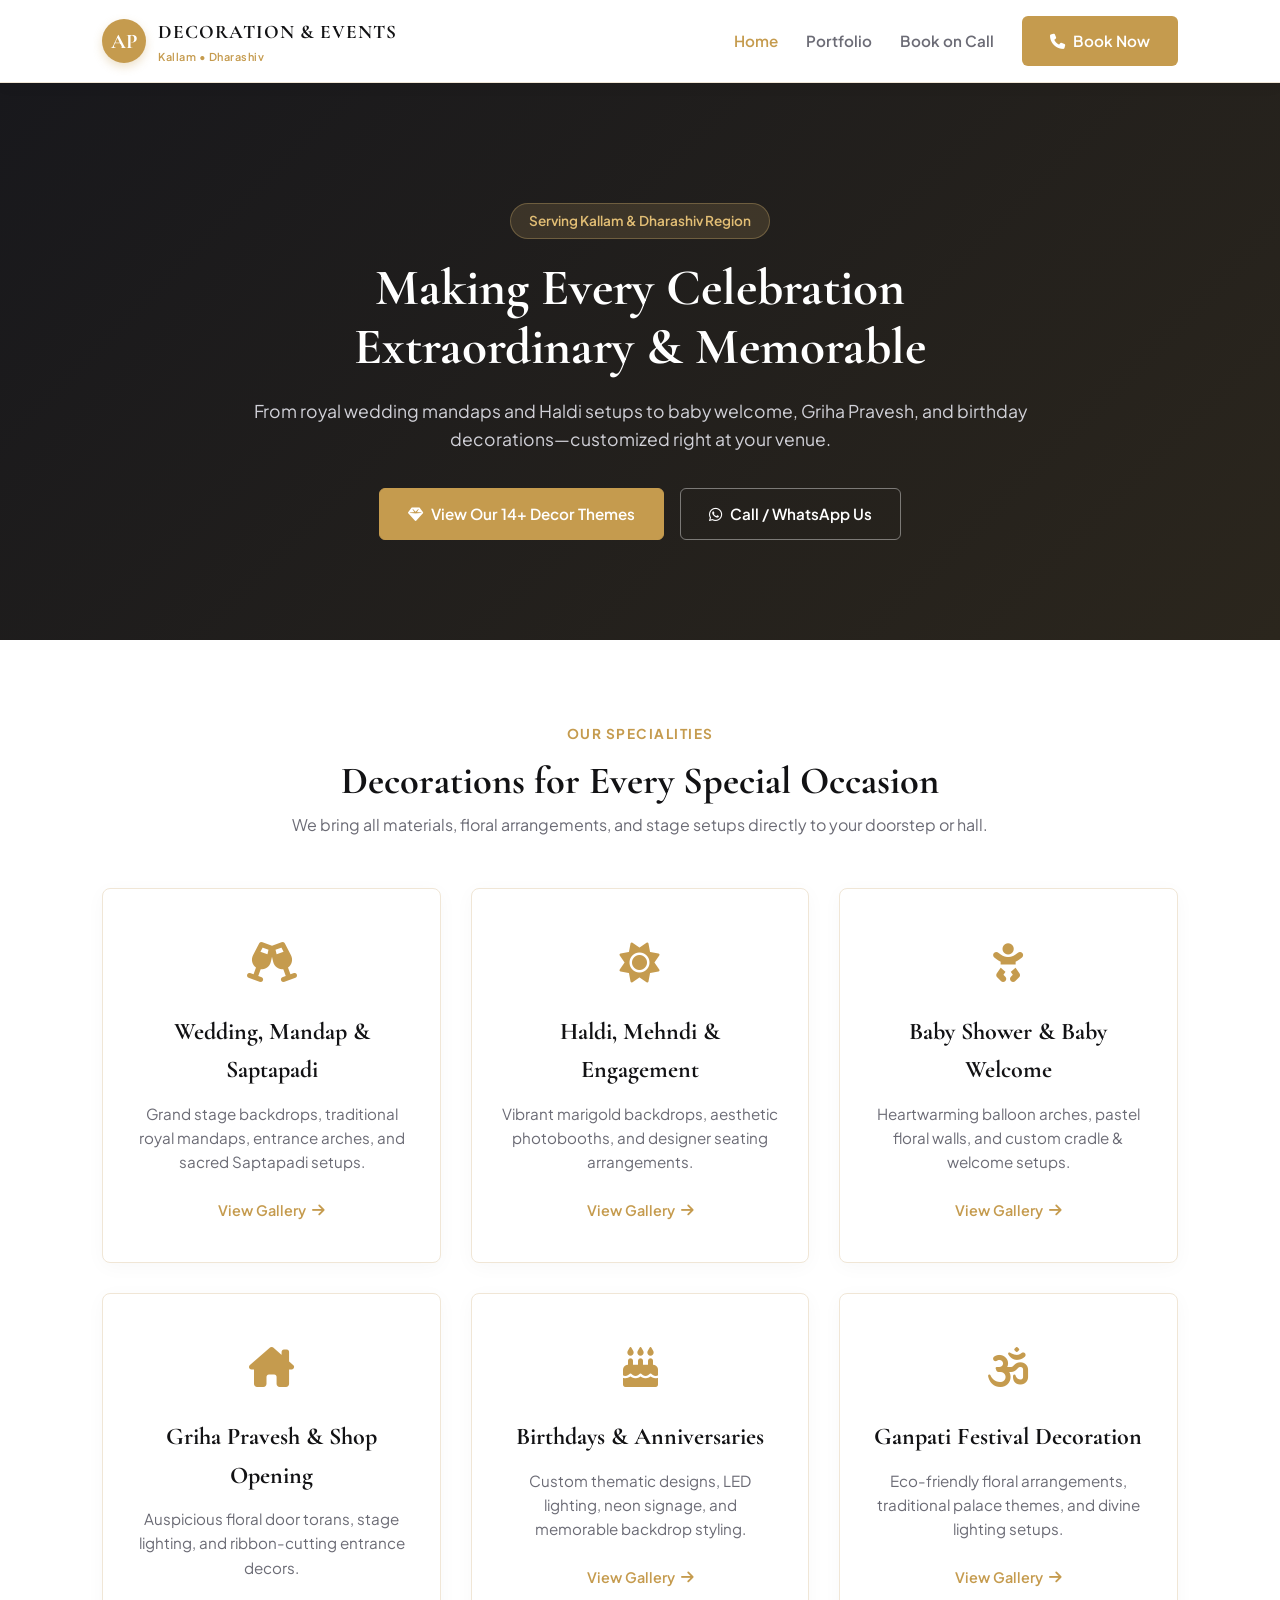
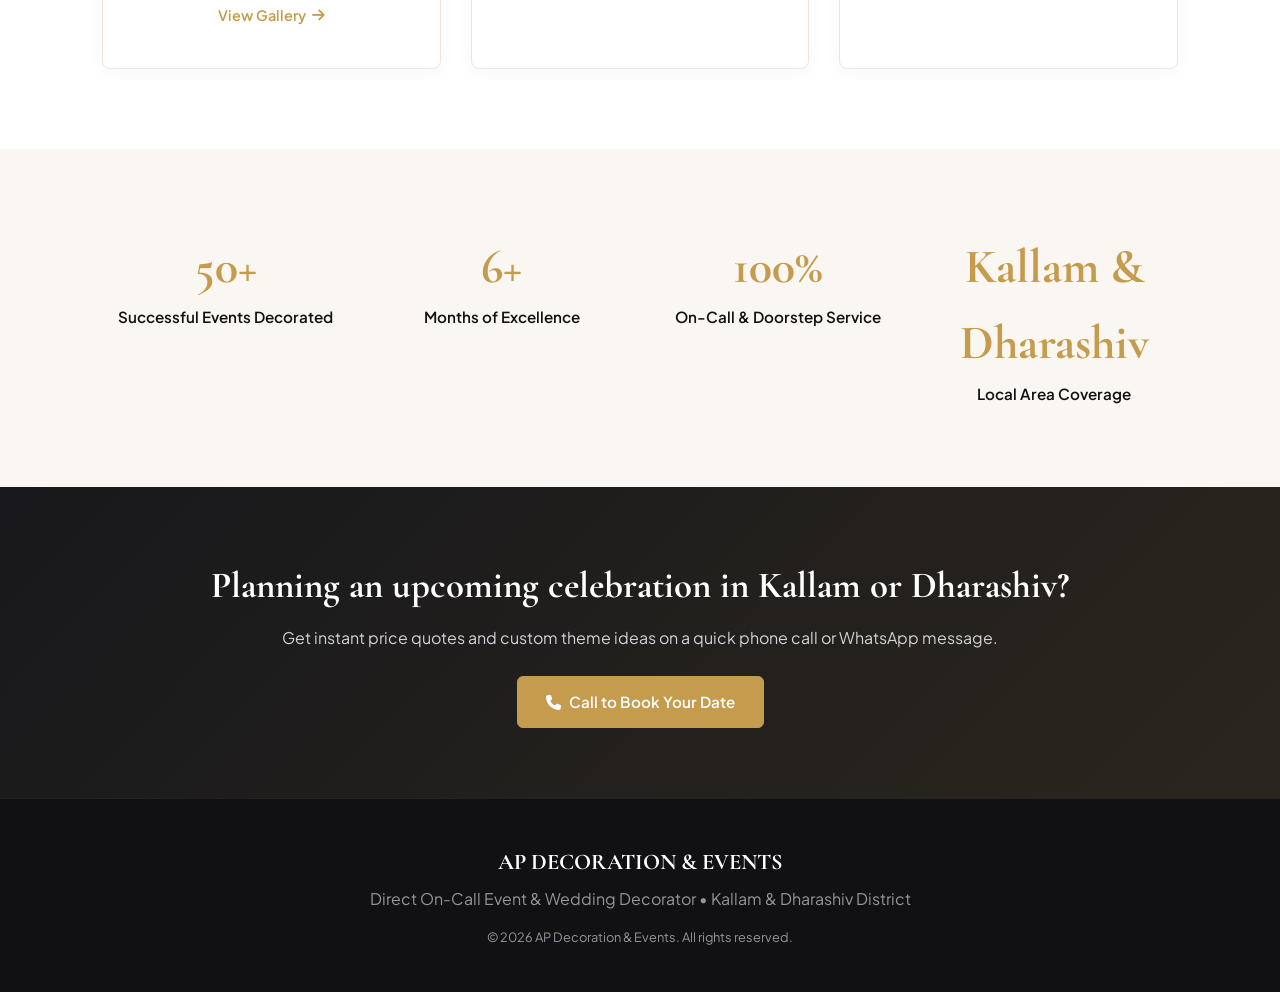
==== index.html @ 9846b002 "Updated AP Decoration with Kallam/Dharashiv location, on-call model, and all 14 event categories" ====
<!DOCTYPE html>
<html lang="en">
<head>
  <meta charset="UTF-8" />
  <meta name="viewport" content="width=device-width, initial-scale=1.0" />
  <title>AP Decoration & Events | Event & Wedding Decorators in Kallam, Dharashiv</title>
  
  <link rel="preconnect" href="https://fonts.googleapis.com">
  <link rel="preconnect" href="https://fonts.gstatic.com" crossorigin>
  <link href="https://fonts.googleapis.com/css2?family=Cormorant+Garamond:ital,wght@0,600;0,700;1,400&family=Plus+Jakarta+Sans:wght@400;500;600;700&display=swap" rel="stylesheet">
  <link rel="stylesheet" href="https://cdnjs.cloudflare.com/ajax/libs/font-awesome/6.4.0/css/all.min.css">
  <link rel="stylesheet" href="css/style.css">
</head>
<body>

  <!-- NAVIGATION -->
  <nav class="navbar">
    <a href="index.html" class="logo">
      <span class="logo-mark">AP</span>
      <div class="logo-text">
        <span class="brand-name">DECORATION & EVENTS</span>
        <span class="brand-tag">Kallam • Dharashiv</span>
      </div>
    </a>
    <ul class="nav-links">
      <li><a href="index.html" class="active">Home</a></li>
      <li><a href="portfolio.html">Portfolio</a></li>
      <li><a href="contact.html">Book on Call</a></li>
      <li><a href="contact.html" class="btn btn-nav"><i class="fa-solid fa-phone"></i> Book Now</a></li>
    </ul>
  </nav>

  <!-- HERO SECTION -->
  <header class="hero">
    <div class="hero-overlay"></div>
    <div class="hero-content">
      <span class="badge">Serving Kallam & Dharashiv Region</span>
      <h1>Making Every Celebration Extraordinary & Memorable</h1>
      <p>From royal wedding mandaps and Haldi setups to baby welcome, Griha Pravesh, and birthday decorations—customized right at your venue.</p>
      <div class="hero-buttons">
        <a href="portfolio.html" class="btn btn-primary"><i class="fa-solid fa-gem"></i> View Our 14+ Decor Themes</a>
        <a href="contact.html" class="btn btn-outline"><i class="fa-brands fa-whatsapp"></i> Call / WhatsApp Us</a>
      </div>
    </div>
  </header>

  <!-- HIGHLIGHTS / SERVICES -->
  <section class="section">
    <div class="section-title">
      <span class="subheading">Our Specialities</span>
      <h2>Decorations for Every Special Occasion</h2>
      <p>We bring all materials, floral arrangements, and stage setups directly to your doorstep or hall.</p>
    </div>

    <div class="grid-container">
      <div class="card">
        <div class="card-icon"><i class="fa-solid fa-champagne-glasses"></i></div>
        <h3>Wedding, Mandap & Saptapadi</h3>
        <p>Grand stage backdrops, traditional royal mandaps, entrance arches, and sacred Saptapadi setups.</p>
        <a href="portfolio.html" class="card-link">View Gallery <i class="fa-solid fa-arrow-right"></i></a>
      </div>

      <div class="card">
        <div class="card-icon"><i class="fa-solid fa-sun"></i></div>
        <h3>Haldi, Mehndi & Engagement</h3>
        <p>Vibrant marigold backdrops, aesthetic photobooths, and designer seating arrangements.</p>
        <a href="portfolio.html" class="card-link">View Gallery <i class="fa-solid fa-arrow-right"></i></a>
      </div>

      <div class="card">
        <div class="card-icon"><i class="fa-solid fa-baby"></i></div>
        <h3>Baby Shower & Baby Welcome</h3>
        <p>Heartwarming balloon arches, pastel floral walls, and custom cradle & welcome setups.</p>
        <a href="portfolio.html" class="card-link">View Gallery <i class="fa-solid fa-arrow-right"></i></a>
      </div>

      <div class="card">
        <div class="card-icon"><i class="fa-solid fa-house-chimney"></i></div>
        <h3>Griha Pravesh & Shop Opening</h3>
        <p>Auspicious floral door torans, stage lighting, and ribbon-cutting entrance decors.</p>
        <a href="portfolio.html" class="card-link">View Gallery <i class="fa-solid fa-arrow-right"></i></a>
      </div>

      <div class="card">
        <div class="card-icon"><i class="fa-solid fa-cake-candles"></i></div>
        <h3>Birthdays & Anniversaries</h3>
        <p>Custom thematic designs, LED lighting, neon signage, and memorable backdrop styling.</p>
        <a href="portfolio.html" class="card-link">View Gallery <i class="fa-solid fa-arrow-right"></i></a>
      </div>

      <div class="card">
        <div class="card-icon"><i class="fa-solid fa-om"></i></div>
        <h3>Ganpati Festival Decoration</h3>
        <p>Eco-friendly floral arrangements, traditional palace themes, and divine lighting setups.</p>
        <a href="portfolio.html" class="card-link">View Gallery <i class="fa-solid fa-arrow-right"></i></a>
      </div>
    </div>
  </section>

  <!-- STATS -->
  <section class="section bg-light">
    <div class="stats-grid">
      <div class="stat-item">
        <h3>50+</h3>
        <p>Successful Events Decorated</p>
      </div>
      <div class="stat-item">
        <h3>6+</h3>
        <p>Months of Excellence</p>
      </div>
      <div class="stat-item">
        <h3>100%</h3>
        <p>On-Call & Doorstep Service</p>
      </div>
      <div class="stat-item">
        <h3>Kallam & Dharashiv</h3>
        <p>Local Area Coverage</p>
      </div>
    </div>
  </section>

  <!-- CTA BANNER -->
  <section class="cta-banner">
    <h2>Planning an upcoming celebration in Kallam or Dharashiv?</h2>
    <p>Get instant price quotes and custom theme ideas on a quick phone call or WhatsApp message.</p>
    <a href="contact.html" class="btn btn-primary"><i class="fa-solid fa-phone"></i> Call to Book Your Date</a>
  </section>

  <!-- FOOTER -->
  <footer>
    <div class="footer-content">
      <h3>AP DECORATION & EVENTS</h3>
      <p>Direct On-Call Event & Wedding Decorator • Kallam & Dharashiv District</p>
      <p class="copyright">&copy; 2026 AP Decoration & Events. All rights reserved.</p>
    </div>
  </footer>

</body>
</html>
---- css/style.css ----
* {
  margin: 0;
  padding: 0;
  box-sizing: border-box;
  font-family: 'Plus Jakarta Sans', sans-serif;
  scroll-behavior: smooth;
}

:root {
  --primary-gold: #c59b4e;
  --primary-dark: #121214;
  --secondary-dark: #1c1c20;
  --accent-gold: #e2be75;
  --light-bg: #faf7f2;
  --card-border: #ebd9be;
  --text-dark: #222226;
  --text-muted: #6b6b75;
}

body {
  color: var(--text-dark);
  background-color: #ffffff;
  line-height: 1.6;
}

h1, h2, h3, .brand-name {
  font-family: 'Cormorant Garamond', Georgia, serif;
}

/* NAVBAR */
.navbar {
  display: flex;
  justify-content: space-between;
  align-items: center;
  padding: 16px 8%;
  background: #ffffff;
  border-bottom: 1px solid #f0e6d6;
  position: sticky;
  top: 0;
  z-index: 100;
  box-shadow: 0 4px 15px rgba(0, 0, 0, 0.03);
}

.logo {
  display: flex;
  align-items: center;
  gap: 12px;
  text-decoration: none;
}

.logo-mark {
  background: var(--primary-gold);
  color: #ffffff;
  font-family: 'Cormorant Garamond', Georgia, serif;
  font-weight: 700;
  font-size: 1.3rem;
  width: 44px;
  height: 44px;
  display: flex;
  align-items: center;
  justify-content: center;
  border-radius: 50%;
  box-shadow: 0 4px 10px rgba(197, 155, 78, 0.3);
}

.logo-text {
  display: flex;
  flex-direction: column;
}

.brand-name {
  font-size: 1.2rem;
  font-weight: 700;
  color: var(--primary-dark);
  letter-spacing: 1px;
}

.brand-tag {
  font-size: 0.68rem;
  color: var(--primary-gold);
  letter-spacing: 0.5px;
  font-weight: 600;
}

.nav-links {
  display: flex;
  list-style: none;
  gap: 28px;
  align-items: center;
}

.nav-links a {
  text-decoration: none;
  color: var(--text-muted);
  font-weight: 600;
  font-size: 0.95rem;
  transition: color 0.2s ease;
}

.nav-links a:hover,
.nav-links a.active {
  color: var(--primary-gold);
}

.btn-nav {
  background: var(--primary-gold);
  color: #ffffff !important;
  padding: 8px 22px;
  border-radius: 30px;
}

/* BUTTONS */
.btn {
  padding: 13px 28px;
  border-radius: 6px;
  text-decoration: none;
  font-weight: 600;
  font-size: 0.95rem;
  display: inline-flex;
  align-items: center;
  gap: 8px;
  transition: all 0.25s ease;
}

.btn-primary {
  background: var(--primary-gold);
  color: #ffffff;
  border: 1px solid var(--primary-gold);
}

.btn-primary:hover {
  background: #a98034;
}

.btn-outline {
  background: transparent;
  color: #ffffff;
  border: 1px solid rgba(255, 255, 255, 0.4);
}

.btn-outline:hover {
  background: rgba(255, 255, 255, 0.1);
}

/* HERO SECTION */
.hero {
  position: relative;
  background: linear-gradient(135deg, #18181c 0%, #2b261d 100%);
  color: white;
  padding: 120px 8% 100px;
  text-align: center;
}

.hero-content {
  max-width: 780px;
  margin: 0 auto;
  position: relative;
  z-index: 2;
}

.badge {
  background: rgba(226, 190, 117, 0.15);
  color: var(--accent-gold);
  padding: 6px 18px;
  border-radius: 30px;
  font-size: 0.85rem;
  font-weight: 600;
  display: inline-block;
  margin-bottom: 20px;
  border: 1px solid rgba(226, 190, 117, 0.3);
}

.hero h1 {
  font-size: 3.2rem;
  line-height: 1.15;
  margin-bottom: 20px;
  font-weight: 700;
}

.hero p {
  color: #d1d1d8;
  font-size: 1.1rem;
  margin-bottom: 35px;
}

.hero-buttons {
  display: flex;
  justify-content: center;
  gap: 16px;
  flex-wrap: wrap;
}

/* PAGE HEADERS */
.page-header {
  background: linear-gradient(135deg, #18181c 0%, #2b261d 100%);
  color: white;
  padding: 70px 8%;
  text-align: center;
}

.page-header h1 {
  font-size: 2.8rem;
  margin-bottom: 8px;
}

.page-header p {
  color: #d1d1d8;
  font-size: 1.05rem;
}

/* SECTIONS */
.section {
  padding: 80px 8%;
}

.bg-light {
  background-color: var(--light-bg);
}

.section-title {
  text-align: center;
  margin-bottom: 50px;
}

.subheading {
  font-size: 0.85rem;
  font-weight: 700;
  text-transform: uppercase;
  color: var(--primary-gold);
  letter-spacing: 1.5px;
}

.section-title h2 {
  font-size: 2.4rem;
  color: var(--primary-dark);
  margin-top: 5px;
}

.section-title p {
  color: var(--text-muted);
}

/* CARDS */
.grid-container {
  display: grid;
  grid-template-columns: repeat(auto-fit, minmax(280px, 1fr));
  gap: 30px;
}

.card {
  background: #ffffff;
  padding: 40px 30px;
  border-radius: 8px;
  border: 1px solid #f0e6d6;
  text-align: center;
  box-shadow: 0 4px 20px rgba(0, 0, 0, 0.03);
  transition: transform 0.25s ease, box-shadow 0.25s ease;
}

.card:hover {
  transform: translateY(-5px);
  box-shadow: 0 10px 30px rgba(197, 155, 78, 0.12);
}

.card-icon {
  font-size: 2.5rem;
  color: var(--primary-gold);
  margin-bottom: 20px;
}

.card h3 {
  font-size: 1.5rem;
  margin-bottom: 12px;
  color: var(--primary-dark);
}

.card p {
  color: var(--text-muted);
  font-size: 0.95rem;
  margin-bottom: 22px;
}

.card-link {
  color: var(--primary-gold);
  text-decoration: none;
  font-weight: 600;
  font-size: 0.9rem;
  display: inline-flex;
  align-items: center;
  gap: 6px;
}

/* STATS */
.stats-grid {
  display: grid;
  grid-template-columns: repeat(auto-fit, minmax(180px, 1fr));
  gap: 30px;
  text-align: center;
}

.stat-item h3 {
  font-size: 3rem;
  color: var(--primary-gold);
  font-weight: 700;
}

.stat-item p {
  font-weight: 600;
  color: var(--primary-dark);
  font-size: 0.95rem;
}

/* PORTFOLIO GRID */
.portfolio-grid {
  display: grid;
  grid-template-columns: repeat(auto-fit, minmax(320px, 1fr));
  gap: 30px;
}

.portfolio-card {
  border-radius: 8px;
  overflow: hidden;
  background: #ffffff;
  border: 1px solid #f0e6d6;
  box-shadow: 0 4px 15px rgba(0,0,0,0.04);
}

.portfolio-preview {
  height: 220px;
  display: flex;
  align-items: center;
  justify-content: center;
  font-size: 3.5rem;
  color: rgba(255, 255, 255, 0.85);
}

.bg-p1 { background: linear-gradient(135deg, #a87932, #c59b4e); }
.bg-p2 { background: linear-gradient(135deg, #4a3b32, #8b6b55); }
.bg-p3 { background: linear-gradient(135deg, #7c3aed, #c084fc); }
.bg-p4 { background: linear-gradient(135deg, #d97706, #fbbf24); }
.bg-p5 { background: linear-gradient(135deg, #1e293b, #334155); }
.bg-p6 { background: linear-gradient(135deg, #0f172a, #2563eb); }

.portfolio-info {
  padding: 24px;
}

.portfolio-info .tag {
  background: var(--light-bg);
  color: var(--primary-gold);
  font-size: 0.75rem;
  font-weight: 700;
  padding: 4px 12px;
  border-radius: 20px;
  text-transform: uppercase;
  display: inline-block;
  margin-bottom: 10px;
}

.portfolio-info h3 {
  font-size: 1.4rem;
  margin-bottom: 8px;
}

.portfolio-info p {
  font-size: 0.92rem;
  color: var(--text-muted);
}

/* CONTACT GRID */
.contact-grid {
  display: grid;
  grid-template-columns: 1fr 1.2fr;
  gap: 50px;
}

.contact-details h2 {
  font-size: 2.2rem;
  margin-bottom: 12px;
}

.contact-details > p {
  color: var(--text-muted);
  margin-bottom: 30px;
}

.info-item {
  display: flex;
  gap: 18px;
  margin-bottom: 25px;
  align-items: flex-start;
}

.info-item i {
  font-size: 1.3rem;
  color: var(--primary-gold);
  background: var(--light-bg);
  width: 44px;
  height: 44px;
  display: flex;
  align-items: center;
  justify-content: center;
  border-radius: 50%;
}

.info-item h4 {
  font-size: 1rem;
  color: var(--primary-dark);
}

.info-item p {
  font-size: 0.92rem;
  color: var(--text-muted);
}

.form-card {
  background: #ffffff;
  padding: 40px;
  border-radius: 8px;
  border: 1px solid #f0e6d6;
  box-shadow: 0 4px 20px rgba(0, 0, 0, 0.04);
}

.form-card h3 {
  font-size: 1.8rem;
  margin-bottom: 25px;
}

.form-group {
  margin-bottom: 18px;
}

.form-row {
  display: grid;
  grid-template-columns: 1fr 1fr;
  gap: 15px;
}

.form-group label {
  display: block;
  font-size: 0.85rem;
  font-weight: 600;
  margin-bottom: 6px;
  color: var(--primary-dark);
}

.form-group input,
.form-group select,
.form-group textarea {
  width: 100%;
  padding: 12px 14px;
  border: 1px solid #dcd3c5;
  border-radius: 6px;
  font-size: 0.95rem;
  outline: none;
}

.form-group input:focus,
.form-group select:focus,
.form-group textarea:focus {
  border-color: var(--primary-gold);
}

.btn-block {
  width: 100%;
  justify-content: center;
  margin-top: 10px;
}

/* CTA BANNER */
.cta-banner {
  background: linear-gradient(135deg, #18181c 0%, #2b261d 100%);
  color: white;
  text-align: center;
  padding: 70px 8%;
}

.cta-banner h2 {
  font-size: 2.3rem;
  margin-bottom: 10px;
}

.cta-banner p {
  color: #d1d1d8;
  margin-bottom: 25px;
}

/* FOOTER */
footer {
  background: #111114;
  color: #94949e;
  padding: 45px 8%;
  text-align: center;
  border-top: 1px solid #222228;
}

footer h3 {
  font-size: 1.4rem;
  color: #ffffff;
  margin-bottom: 6px;
}

.copyright {
  margin-top: 15px;
  font-size: 0.8rem;
}

/* MOBILE RESPONSIVE */
@media (max-width: 860px) {
  .nav-links { display: none; }
  .hero h1 { font-size: 2.3rem; }
  .contact-grid { grid-template-columns: 1fr; }
  .form-row { grid-template-columns: 1fr; }
  .section { padding: 50px 5%; }
}
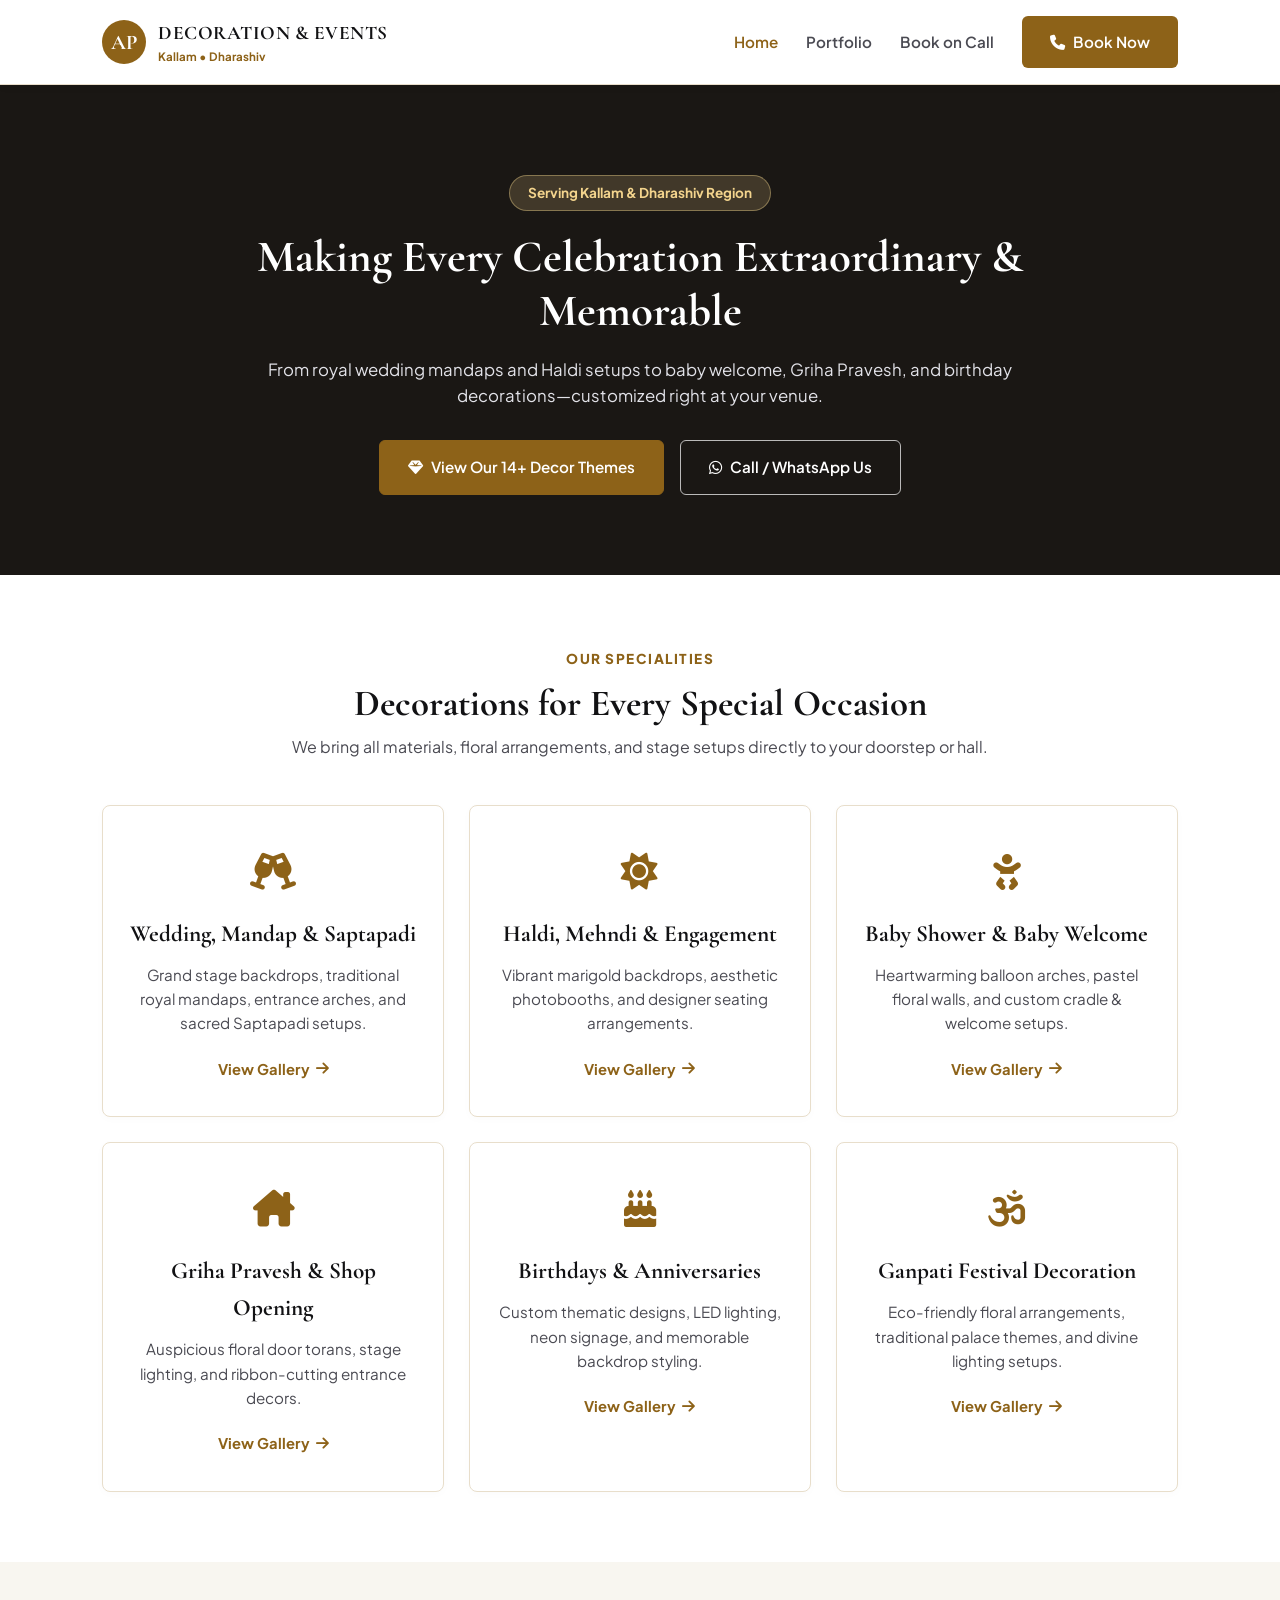
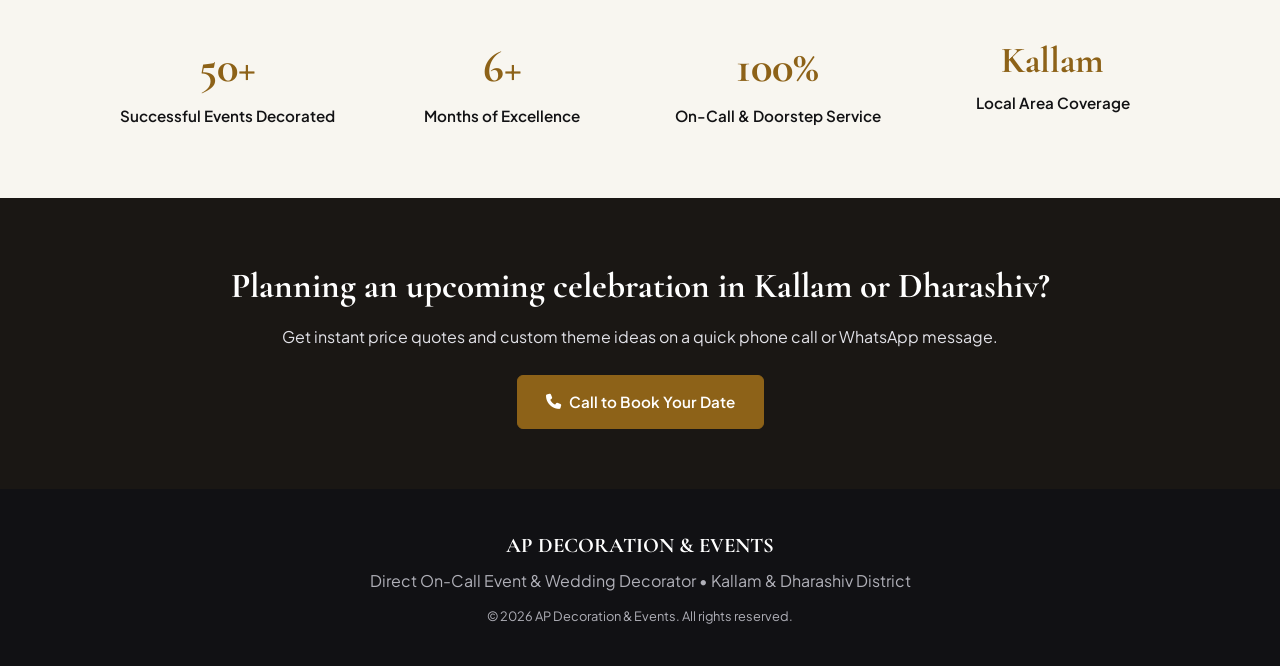
==== commit 56e82cec: "Optimize mobile Lighthouse metrics (LCP, contrast ratios, and accessible labels)" ====
--- a/index.html
+++ b/index.html
@@ -3,30 +3,39 @@
 <head>
   <meta charset="UTF-8" />
   <meta name="viewport" content="width=device-width, initial-scale=1.0" />
+  <meta name="description" content="AP Decoration and Events provides wedding mandaps, haldi, birthday, and Griha Pravesh event decor services in Kallam and Dharashiv." />
   <title>AP Decoration & Events | Event & Wedding Decorators in Kallam, Dharashiv</title>
   
+  <!-- Preconnect to Font Domains -->
   <link rel="preconnect" href="https://fonts.googleapis.com">
   <link rel="preconnect" href="https://fonts.gstatic.com" crossorigin>
-  <link href="https://fonts.googleapis.com/css2?family=Cormorant+Garamond:ital,wght@0,600;0,700;1,400&family=Plus+Jakarta+Sans:wght@400;500;600;700&display=swap" rel="stylesheet">
-  <link rel="stylesheet" href="https://cdnjs.cloudflare.com/ajax/libs/font-awesome/6.4.0/css/all.min.css">
+
+  <!-- Optimized Non-blocking Font Loading -->
+  <link rel="preload" as="style" href="https://fonts.googleapis.com/css2?family=Cormorant+Garamond:ital,wght@0,600;0,700;1,400&family=Plus+Jakarta+Sans:wght@400;500;600;700&display=swap">
+  <link rel="stylesheet" href="https://fonts.googleapis.com/css2?family=Cormorant+Garamond:ital,wght@0,600;0,700;1,400&family=Plus+Jakarta+Sans:wght@400;500;600;700&display=swap" media="print" onload="this.media='all'">
+  
+  <!-- Core Stylesheet -->
   <link rel="stylesheet" href="css/style.css">
+
+  <!-- Asynchronous FontAwesome Icons -->
+  <link rel="stylesheet" href="https://cdnjs.cloudflare.com/ajax/libs/font-awesome/6.4.0/css/all.min.css" media="print" onload="this.media='all'">
 </head>
 <body>
 
   <!-- NAVIGATION -->
-  <nav class="navbar">
-    <a href="index.html" class="logo">
-      <span class="logo-mark">AP</span>
+  <nav class="navbar" aria-label="Main Navigation">
+    <a href="/" class="logo" aria-label="AP Decoration and Events Home">
+      <span class="logo-mark" aria-hidden="true">AP</span>
       <div class="logo-text">
         <span class="brand-name">DECORATION & EVENTS</span>
         <span class="brand-tag">Kallam • Dharashiv</span>
       </div>
     </a>
     <ul class="nav-links">
-      <li><a href="index.html" class="active">Home</a></li>
-      <li><a href="portfolio.html">Portfolio</a></li>
-      <li><a href="contact.html">Book on Call</a></li>
-      <li><a href="contact.html" class="btn btn-nav"><i class="fa-solid fa-phone"></i> Book Now</a></li>
+      <li><a href="/" class="active">Home</a></li>
+      <li><a href="/portfolio">Portfolio</a></li>
+      <li><a href="/contact">Book on Call</a></li>
+      <li><a href="/contact" class="btn btn-nav"><i class="fa-solid fa-phone" aria-hidden="true"></i> Book Now</a></li>
     </ul>
   </nav>
 
@@ -38,93 +47,95 @@
       <h1>Making Every Celebration Extraordinary & Memorable</h1>
       <p>From royal wedding mandaps and Haldi setups to baby welcome, Griha Pravesh, and birthday decorations—customized right at your venue.</p>
       <div class="hero-buttons">
-        <a href="portfolio.html" class="btn btn-primary"><i class="fa-solid fa-gem"></i> View Our 14+ Decor Themes</a>
-        <a href="contact.html" class="btn btn-outline"><i class="fa-brands fa-whatsapp"></i> Call / WhatsApp Us</a>
+        <a href="/portfolio" class="btn btn-primary"><i class="fa-solid fa-gem" aria-hidden="true"></i> View Our 14+ Decor Themes</a>
+        <a href="/contact" class="btn btn-outline"><i class="fa-brands fa-whatsapp" aria-hidden="true"></i> Call / WhatsApp Us</a>
       </div>
     </div>
   </header>
 
   <!-- HIGHLIGHTS / SERVICES -->
-  <section class="section">
-    <div class="section-title">
-      <span class="subheading">Our Specialities</span>
-      <h2>Decorations for Every Special Occasion</h2>
-      <p>We bring all materials, floral arrangements, and stage setups directly to your doorstep or hall.</p>
-    </div>
-
-    <div class="grid-container">
-      <div class="card">
-        <div class="card-icon"><i class="fa-solid fa-champagne-glasses"></i></div>
-        <h3>Wedding, Mandap & Saptapadi</h3>
-        <p>Grand stage backdrops, traditional royal mandaps, entrance arches, and sacred Saptapadi setups.</p>
-        <a href="portfolio.html" class="card-link">View Gallery <i class="fa-solid fa-arrow-right"></i></a>
+  <main>
+    <section class="section" aria-labelledby="services-title">
+      <div class="section-title">
+        <span class="subheading">Our Specialities</span>
+        <h2 id="services-title">Decorations for Every Special Occasion</h2>
+        <p>We bring all materials, floral arrangements, and stage setups directly to your doorstep or hall.</p>
       </div>
 
-      <div class="card">
-        <div class="card-icon"><i class="fa-solid fa-sun"></i></div>
-        <h3>Haldi, Mehndi & Engagement</h3>
-        <p>Vibrant marigold backdrops, aesthetic photobooths, and designer seating arrangements.</p>
-        <a href="portfolio.html" class="card-link">View Gallery <i class="fa-solid fa-arrow-right"></i></a>
+      <div class="grid-container">
+        <article class="card">
+          <div class="card-icon" aria-hidden="true"><i class="fa-solid fa-champagne-glasses"></i></div>
+          <h3>Wedding, Mandap & Saptapadi</h3>
+          <p>Grand stage backdrops, traditional royal mandaps, entrance arches, and sacred Saptapadi setups.</p>
+          <a href="/portfolio" class="card-link" aria-label="View Wedding Gallery">View Gallery <i class="fa-solid fa-arrow-right" aria-hidden="true"></i></a>
+        </article>
+
+        <article class="card">
+          <div class="card-icon" aria-hidden="true"><i class="fa-solid fa-sun"></i></div>
+          <h3>Haldi, Mehndi & Engagement</h3>
+          <p>Vibrant marigold backdrops, aesthetic photobooths, and designer seating arrangements.</p>
+          <a href="/portfolio" class="card-link" aria-label="View Haldi and Mehndi Gallery">View Gallery <i class="fa-solid fa-arrow-right" aria-hidden="true"></i></a>
+        </article>
+
+        <article class="card">
+          <div class="card-icon" aria-hidden="true"><i class="fa-solid fa-baby"></i></div>
+          <h3>Baby Shower & Baby Welcome</h3>
+          <p>Heartwarming balloon arches, pastel floral walls, and custom cradle & welcome setups.</p>
+          <a href="/portfolio" class="card-link" aria-label="View Baby Shower Gallery">View Gallery <i class="fa-solid fa-arrow-right" aria-hidden="true"></i></a>
+        </article>
+
+        <article class="card">
+          <div class="card-icon" aria-hidden="true"><i class="fa-solid fa-house-chimney"></i></div>
+          <h3>Griha Pravesh & Shop Opening</h3>
+          <p>Auspicious floral door torans, stage lighting, and ribbon-cutting entrance decors.</p>
+          <a href="/portfolio" class="card-link" aria-label="View Griha Pravesh Gallery">View Gallery <i class="fa-solid fa-arrow-right" aria-hidden="true"></i></a>
+        </article>
+
+        <article class="card">
+          <div class="card-icon" aria-hidden="true"><i class="fa-solid fa-cake-candles"></i></div>
+          <h3>Birthdays & Anniversaries</h3>
+          <p>Custom thematic designs, LED lighting, neon signage, and memorable backdrop styling.</p>
+          <a href="/portfolio" class="card-link" aria-label="View Birthday and Anniversary Gallery">View Gallery <i class="fa-solid fa-arrow-right" aria-hidden="true"></i></a>
+        </article>
+
+        <article class="card">
+          <div class="card-icon" aria-hidden="true"><i class="fa-solid fa-om"></i></div>
+          <h3>Ganpati Festival Decoration</h3>
+          <p>Eco-friendly floral arrangements, traditional palace themes, and divine lighting setups.</p>
+          <a href="/portfolio" class="card-link" aria-label="View Ganpati Festival Gallery">View Gallery <i class="fa-solid fa-arrow-right" aria-hidden="true"></i></a>
+        </article>
       </div>
+    </section>
 
-      <div class="card">
-        <div class="card-icon"><i class="fa-solid fa-baby"></i></div>
-        <h3>Baby Shower & Baby Welcome</h3>
-        <p>Heartwarming balloon arches, pastel floral walls, and custom cradle & welcome setups.</p>
-        <a href="portfolio.html" class="card-link">View Gallery <i class="fa-solid fa-arrow-right"></i></a>
+    <!-- STATS -->
+    <section class="section bg-light" aria-label="Company Statistics">
+      <div class="stats-grid">
+        <div class="stat-item">
+          <h3>50+</h3>
+          <p>Successful Events Decorated</p>
+        </div>
+        <div class="stat-item">
+          <h3>6+</h3>
+          <p>Months of Excellence</p>
+        </div>
+        <div class="stat-item">
+          <h3>100%</h3>
+          <p>On-Call & Doorstep Service</p>
+        </div>
+        <div class="stat-item">
+          <h3 class="location-heading">Kallam</h3>
+          <p>Local Area Coverage</p>
+        </div>
       </div>
+    </section>
 
-      <div class="card">
-        <div class="card-icon"><i class="fa-solid fa-house-chimney"></i></div>
-        <h3>Griha Pravesh & Shop Opening</h3>
-        <p>Auspicious floral door torans, stage lighting, and ribbon-cutting entrance decors.</p>
-        <a href="portfolio.html" class="card-link">View Gallery <i class="fa-solid fa-arrow-right"></i></a>
-      </div>
-
-      <div class="card">
-        <div class="card-icon"><i class="fa-solid fa-cake-candles"></i></div>
-        <h3>Birthdays & Anniversaries</h3>
-        <p>Custom thematic designs, LED lighting, neon signage, and memorable backdrop styling.</p>
-        <a href="portfolio.html" class="card-link">View Gallery <i class="fa-solid fa-arrow-right"></i></a>
-      </div>
-
-      <div class="card">
-        <div class="card-icon"><i class="fa-solid fa-om"></i></div>
-        <h3>Ganpati Festival Decoration</h3>
-        <p>Eco-friendly floral arrangements, traditional palace themes, and divine lighting setups.</p>
-        <a href="portfolio.html" class="card-link">View Gallery <i class="fa-solid fa-arrow-right"></i></a>
-      </div>
-    </div>
-  </section>
-
-  <!-- STATS -->
-  <section class="section bg-light">
-    <div class="stats-grid">
-      <div class="stat-item">
-        <h3>50+</h3>
-        <p>Successful Events Decorated</p>
-      </div>
-      <div class="stat-item">
-        <h3>6+</h3>
-        <p>Months of Excellence</p>
-      </div>
-      <div class="stat-item">
-        <h3>100%</h3>
-        <p>On-Call & Doorstep Service</p>
-      </div>
-      <div class="stat-item">
-        <h3>Kallam & Dharashiv</h3>
-        <p>Local Area Coverage</p>
-      </div>
-    </div>
-  </section>
-
-  <!-- CTA BANNER -->
-  <section class="cta-banner">
-    <h2>Planning an upcoming celebration in Kallam or Dharashiv?</h2>
-    <p>Get instant price quotes and custom theme ideas on a quick phone call or WhatsApp message.</p>
-    <a href="contact.html" class="btn btn-primary"><i class="fa-solid fa-phone"></i> Call to Book Your Date</a>
-  </section>
+    <!-- CTA BANNER -->
+    <section class="cta-banner" aria-label="Book Event Call to Action">
+      <h2>Planning an upcoming celebration in Kallam or Dharashiv?</h2>
+      <p>Get instant price quotes and custom theme ideas on a quick phone call or WhatsApp message.</p>
+      <a href="/contact" class="btn btn-primary"><i class="fa-solid fa-phone" aria-hidden="true"></i> Call to Book Your Date</a>
+    </section>
+  </main>
 
   <!-- FOOTER -->
   <footer>
--- a/css/style.css
+++ b/css/style.css
@@ -2,19 +2,17 @@
   margin: 0;
   padding: 0;
   box-sizing: border-box;
-  font-family: 'Plus Jakarta Sans', sans-serif;
+  font-family: 'Plus Jakarta Sans', -apple-system, BlinkMacSystemFont, 'Segoe UI', Roboto, sans-serif;
   scroll-behavior: smooth;
 }
 
 :root {
-  --primary-gold: #c59b4e;
+  --primary-gold: #8d6218;       /* High-contrast WCAG AA accessible gold */
   --primary-dark: #121214;
-  --secondary-dark: #1c1c20;
-  --accent-gold: #e2be75;
-  --light-bg: #faf7f2;
-  --card-border: #ebd9be;
-  --text-dark: #222226;
-  --text-muted: #6b6b75;
+  --accent-gold: #f3d48d;
+  --light-bg: #f8f6f0;
+  --text-dark: #1a1a1e;
+  --text-muted: #4a4a52;        /* High-contrast accessible text */
 }
 
 body {
@@ -34,11 +32,11 @@
   align-items: center;
   padding: 16px 8%;
   background: #ffffff;
-  border-bottom: 1px solid #f0e6d6;
+  border-bottom: 1px solid #e8decb;
   position: sticky;
   top: 0;
   z-index: 100;
-  box-shadow: 0 4px 15px rgba(0, 0, 0, 0.03);
+  box-shadow: 0 2px 10px rgba(0, 0, 0, 0.03);
 }
 
 .logo {
@@ -60,7 +58,6 @@
   align-items: center;
   justify-content: center;
   border-radius: 50%;
-  box-shadow: 0 4px 10px rgba(197, 155, 78, 0.3);
 }
 
 .logo-text {
@@ -72,14 +69,13 @@
   font-size: 1.2rem;
   font-weight: 700;
   color: var(--primary-dark);
-  letter-spacing: 1px;
+  letter-spacing: 0.5px;
 }
 
 .brand-tag {
-  font-size: 0.68rem;
-  color: var(--primary-gold);
-  letter-spacing: 0.5px;
-  font-weight: 600;
+  font-size: 0.72rem;
+  color: var(--primary-gold);
+  font-weight: 700;
 }
 
 .nav-links {
@@ -105,13 +101,13 @@
 .btn-nav {
   background: var(--primary-gold);
   color: #ffffff !important;
-  padding: 8px 22px;
+  padding: 10px 22px;
   border-radius: 30px;
 }
 
 /* BUTTONS */
 .btn {
-  padding: 13px 28px;
+  padding: 14px 28px;
   border-radius: 6px;
   text-decoration: none;
   font-weight: 600;
@@ -119,7 +115,7 @@
   display: inline-flex;
   align-items: center;
   gap: 8px;
-  transition: all 0.25s ease;
+  transition: opacity 0.2s ease;
 }
 
 .btn-primary {
@@ -129,58 +125,56 @@
 }
 
 .btn-primary:hover {
-  background: #a98034;
+  opacity: 0.9;
 }
 
 .btn-outline {
   background: transparent;
   color: #ffffff;
-  border: 1px solid rgba(255, 255, 255, 0.4);
+  border: 1px solid rgba(255, 255, 255, 0.7);
 }
 
 .btn-outline:hover {
-  background: rgba(255, 255, 255, 0.1);
+  background: rgba(255, 255, 255, 0.15);
 }
 
 /* HERO SECTION */
 .hero {
   position: relative;
-  background: linear-gradient(135deg, #18181c 0%, #2b261d 100%);
+  background: #1a1714;
   color: white;
-  padding: 120px 8% 100px;
+  padding: 90px 8% 80px;
   text-align: center;
 }
 
 .hero-content {
   max-width: 780px;
   margin: 0 auto;
-  position: relative;
-  z-index: 2;
 }
 
 .badge {
-  background: rgba(226, 190, 117, 0.15);
+  background: rgba(243, 212, 141, 0.18);
   color: var(--accent-gold);
   padding: 6px 18px;
   border-radius: 30px;
   font-size: 0.85rem;
-  font-weight: 600;
+  font-weight: 700;
   display: inline-block;
   margin-bottom: 20px;
-  border: 1px solid rgba(226, 190, 117, 0.3);
+  border: 1px solid rgba(243, 212, 141, 0.4);
 }
 
 .hero h1 {
-  font-size: 3.2rem;
-  line-height: 1.15;
-  margin-bottom: 20px;
+  font-size: 2.8rem;
+  line-height: 1.2;
+  margin-bottom: 18px;
   font-weight: 700;
 }
 
 .hero p {
-  color: #d1d1d8;
-  font-size: 1.1rem;
-  margin-bottom: 35px;
+  color: #e2e2e8;
+  font-size: 1.05rem;
+  margin-bottom: 30px;
 }
 
 .hero-buttons {
@@ -190,27 +184,9 @@
   flex-wrap: wrap;
 }
 
-/* PAGE HEADERS */
-.page-header {
-  background: linear-gradient(135deg, #18181c 0%, #2b261d 100%);
-  color: white;
-  padding: 70px 8%;
-  text-align: center;
-}
-
-.page-header h1 {
-  font-size: 2.8rem;
-  margin-bottom: 8px;
-}
-
-.page-header p {
-  color: #d1d1d8;
-  font-size: 1.05rem;
-}
-
 /* SECTIONS */
 .section {
-  padding: 80px 8%;
+  padding: 70px 8%;
 }
 
 .bg-light {
@@ -219,19 +195,19 @@
 
 .section-title {
   text-align: center;
-  margin-bottom: 50px;
+  margin-bottom: 45px;
 }
 
 .subheading {
   font-size: 0.85rem;
-  font-weight: 700;
+  font-weight: 800;
   text-transform: uppercase;
   color: var(--primary-gold);
   letter-spacing: 1.5px;
 }
 
 .section-title h2 {
-  font-size: 2.4rem;
+  font-size: 2.3rem;
   color: var(--primary-dark);
   margin-top: 5px;
 }
@@ -244,47 +220,41 @@
 .grid-container {
   display: grid;
   grid-template-columns: repeat(auto-fit, minmax(280px, 1fr));
-  gap: 30px;
+  gap: 25px;
 }
 
 .card {
   background: #ffffff;
-  padding: 40px 30px;
+  padding: 35px 25px;
   border-radius: 8px;
-  border: 1px solid #f0e6d6;
-  text-align: center;
-  box-shadow: 0 4px 20px rgba(0, 0, 0, 0.03);
-  transition: transform 0.25s ease, box-shadow 0.25s ease;
-}
-
-.card:hover {
-  transform: translateY(-5px);
-  box-shadow: 0 10px 30px rgba(197, 155, 78, 0.12);
+  border: 1px solid #e8decb;
+  text-align: center;
+  box-shadow: 0 2px 10px rgba(0, 0, 0, 0.02);
 }
 
 .card-icon {
-  font-size: 2.5rem;
-  color: var(--primary-gold);
-  margin-bottom: 20px;
+  font-size: 2.3rem;
+  color: var(--primary-gold);
+  margin-bottom: 16px;
 }
 
 .card h3 {
-  font-size: 1.5rem;
-  margin-bottom: 12px;
+  font-size: 1.45rem;
+  margin-bottom: 10px;
   color: var(--primary-dark);
 }
 
 .card p {
   color: var(--text-muted);
   font-size: 0.95rem;
-  margin-bottom: 22px;
+  margin-bottom: 20px;
 }
 
 .card-link {
   color: var(--primary-gold);
   text-decoration: none;
-  font-weight: 600;
-  font-size: 0.9rem;
+  font-weight: 700;
+  font-size: 0.92rem;
   display: inline-flex;
   align-items: center;
   gap: 6px;
@@ -293,15 +263,19 @@
 /* STATS */
 .stats-grid {
   display: grid;
-  grid-template-columns: repeat(auto-fit, minmax(180px, 1fr));
-  gap: 30px;
+  grid-template-columns: repeat(auto-fit, minmax(160px, 1fr));
+  gap: 25px;
   text-align: center;
 }
 
 .stat-item h3 {
-  font-size: 3rem;
-  color: var(--primary-gold);
-  font-weight: 700;
+  font-size: 2.8rem;
+  color: var(--primary-gold);
+  font-weight: 700;
+}
+
+.stat-item .location-heading {
+  font-size: 2.3rem;
 }
 
 .stat-item p {
@@ -310,206 +284,47 @@
   font-size: 0.95rem;
 }
 
-/* PORTFOLIO GRID */
-.portfolio-grid {
-  display: grid;
-  grid-template-columns: repeat(auto-fit, minmax(320px, 1fr));
-  gap: 30px;
-}
-
-.portfolio-card {
-  border-radius: 8px;
-  overflow: hidden;
-  background: #ffffff;
-  border: 1px solid #f0e6d6;
-  box-shadow: 0 4px 15px rgba(0,0,0,0.04);
-}
-
-.portfolio-preview {
-  height: 220px;
-  display: flex;
-  align-items: center;
-  justify-content: center;
-  font-size: 3.5rem;
-  color: rgba(255, 255, 255, 0.85);
-}
-
-.bg-p1 { background: linear-gradient(135deg, #a87932, #c59b4e); }
-.bg-p2 { background: linear-gradient(135deg, #4a3b32, #8b6b55); }
-.bg-p3 { background: linear-gradient(135deg, #7c3aed, #c084fc); }
-.bg-p4 { background: linear-gradient(135deg, #d97706, #fbbf24); }
-.bg-p5 { background: linear-gradient(135deg, #1e293b, #334155); }
-.bg-p6 { background: linear-gradient(135deg, #0f172a, #2563eb); }
-
-.portfolio-info {
-  padding: 24px;
-}
-
-.portfolio-info .tag {
-  background: var(--light-bg);
-  color: var(--primary-gold);
-  font-size: 0.75rem;
-  font-weight: 700;
-  padding: 4px 12px;
-  border-radius: 20px;
-  text-transform: uppercase;
-  display: inline-block;
-  margin-bottom: 10px;
-}
-
-.portfolio-info h3 {
-  font-size: 1.4rem;
-  margin-bottom: 8px;
-}
-
-.portfolio-info p {
-  font-size: 0.92rem;
-  color: var(--text-muted);
-}
-
-/* CONTACT GRID */
-.contact-grid {
-  display: grid;
-  grid-template-columns: 1fr 1.2fr;
-  gap: 50px;
-}
-
-.contact-details h2 {
-  font-size: 2.2rem;
-  margin-bottom: 12px;
-}
-
-.contact-details > p {
-  color: var(--text-muted);
-  margin-bottom: 30px;
-}
-
-.info-item {
-  display: flex;
-  gap: 18px;
-  margin-bottom: 25px;
-  align-items: flex-start;
-}
-
-.info-item i {
-  font-size: 1.3rem;
-  color: var(--primary-gold);
-  background: var(--light-bg);
-  width: 44px;
-  height: 44px;
-  display: flex;
-  align-items: center;
-  justify-content: center;
-  border-radius: 50%;
-}
-
-.info-item h4 {
-  font-size: 1rem;
-  color: var(--primary-dark);
-}
-
-.info-item p {
-  font-size: 0.92rem;
-  color: var(--text-muted);
-}
-
-.form-card {
-  background: #ffffff;
-  padding: 40px;
-  border-radius: 8px;
-  border: 1px solid #f0e6d6;
-  box-shadow: 0 4px 20px rgba(0, 0, 0, 0.04);
-}
-
-.form-card h3 {
-  font-size: 1.8rem;
-  margin-bottom: 25px;
-}
-
-.form-group {
-  margin-bottom: 18px;
-}
-
-.form-row {
-  display: grid;
-  grid-template-columns: 1fr 1fr;
-  gap: 15px;
-}
-
-.form-group label {
-  display: block;
-  font-size: 0.85rem;
-  font-weight: 600;
-  margin-bottom: 6px;
-  color: var(--primary-dark);
-}
-
-.form-group input,
-.form-group select,
-.form-group textarea {
-  width: 100%;
-  padding: 12px 14px;
-  border: 1px solid #dcd3c5;
-  border-radius: 6px;
-  font-size: 0.95rem;
-  outline: none;
-}
-
-.form-group input:focus,
-.form-group select:focus,
-.form-group textarea:focus {
-  border-color: var(--primary-gold);
-}
-
-.btn-block {
-  width: 100%;
-  justify-content: center;
-  margin-top: 10px;
-}
-
 /* CTA BANNER */
 .cta-banner {
-  background: linear-gradient(135deg, #18181c 0%, #2b261d 100%);
+  background: #1a1714;
   color: white;
   text-align: center;
-  padding: 70px 8%;
+  padding: 60px 8%;
 }
 
 .cta-banner h2 {
-  font-size: 2.3rem;
+  font-size: 2.2rem;
   margin-bottom: 10px;
 }
 
 .cta-banner p {
-  color: #d1d1d8;
+  color: #e2e2e8;
   margin-bottom: 25px;
 }
 
 /* FOOTER */
 footer {
   background: #111114;
-  color: #94949e;
-  padding: 45px 8%;
-  text-align: center;
-  border-top: 1px solid #222228;
+  color: #b0b0b8;
+  padding: 40px 8%;
+  text-align: center;
 }
 
 footer h3 {
-  font-size: 1.4rem;
+  font-size: 1.3rem;
   color: #ffffff;
   margin-bottom: 6px;
 }
 
 .copyright {
-  margin-top: 15px;
+  margin-top: 12px;
   font-size: 0.8rem;
 }
 
 /* MOBILE RESPONSIVE */
 @media (max-width: 860px) {
   .nav-links { display: none; }
-  .hero h1 { font-size: 2.3rem; }
-  .contact-grid { grid-template-columns: 1fr; }
-  .form-row { grid-template-columns: 1fr; }
+  .hero h1 { font-size: 2.2rem; }
   .section { padding: 50px 5%; }
+  .btn { width: 100%; justify-content: center; }
 }
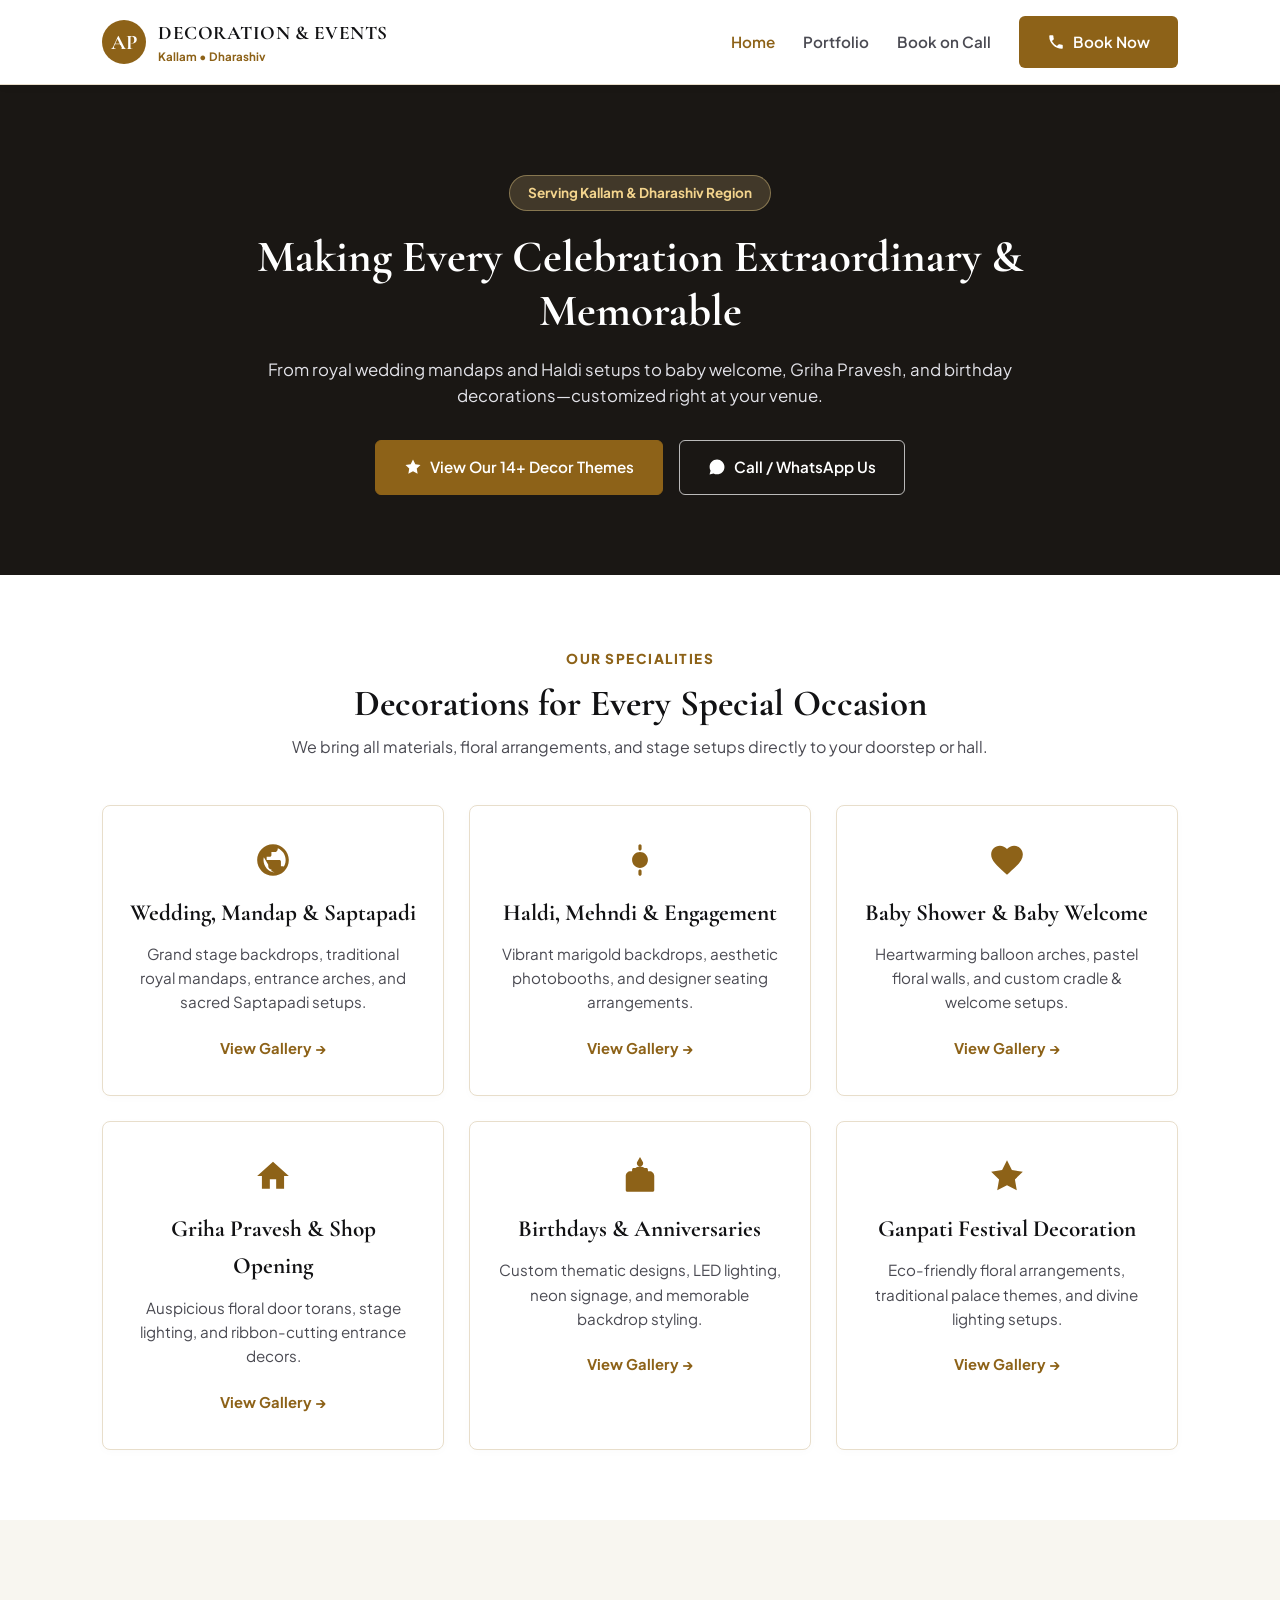
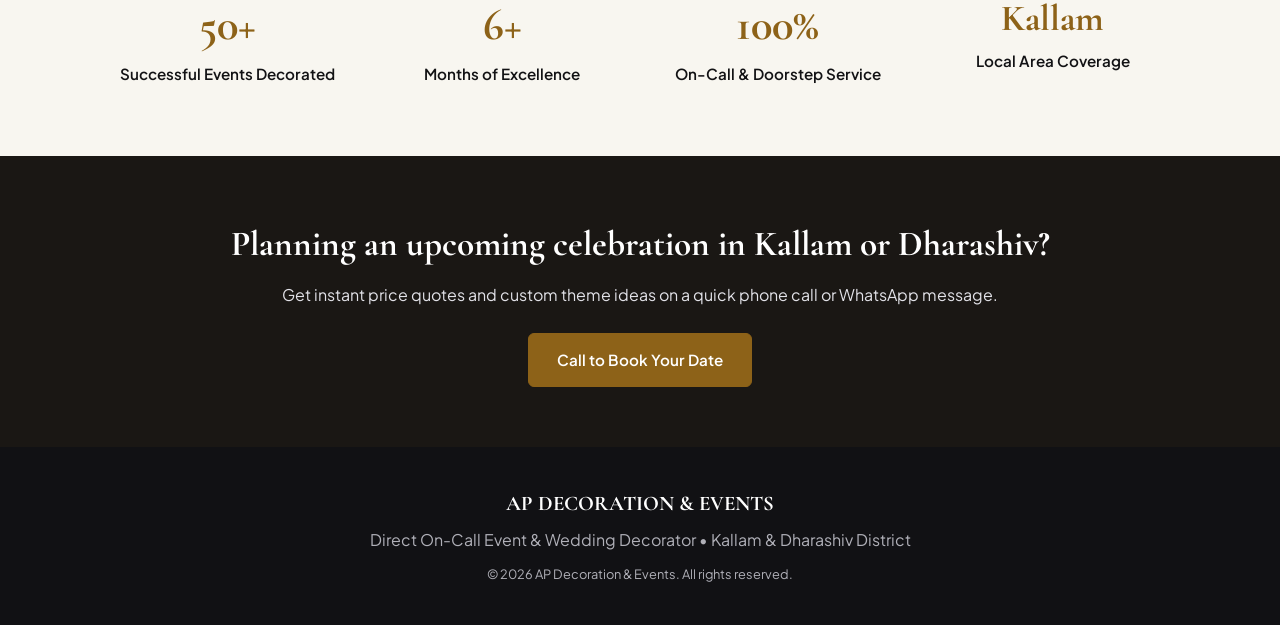
==== commit 70949867: "Optimize mobile Lighthouse performance to 90+ with inline SVGs and clean CSS" ====
--- a/index.html
+++ b/index.html
@@ -6,19 +6,12 @@
   <meta name="description" content="AP Decoration and Events provides wedding mandaps, haldi, birthday, and Griha Pravesh event decor services in Kallam and Dharashiv." />
   <title>AP Decoration & Events | Event & Wedding Decorators in Kallam, Dharashiv</title>
   
-  <!-- Preconnect to Font Domains -->
+  <!-- Preconnect to Font CDN -->
   <link rel="preconnect" href="https://fonts.googleapis.com">
   <link rel="preconnect" href="https://fonts.gstatic.com" crossorigin>
+  <link href="https://fonts.googleapis.com/css2?family=Cormorant+Garamond:wght@700&family=Plus+Jakarta+Sans:wght@500;700&display=swap" rel="stylesheet">
 
-  <!-- Optimized Non-blocking Font Loading -->
-  <link rel="preload" as="style" href="https://fonts.googleapis.com/css2?family=Cormorant+Garamond:ital,wght@0,600;0,700;1,400&family=Plus+Jakarta+Sans:wght@400;500;600;700&display=swap">
-  <link rel="stylesheet" href="https://fonts.googleapis.com/css2?family=Cormorant+Garamond:ital,wght@0,600;0,700;1,400&family=Plus+Jakarta+Sans:wght@400;500;600;700&display=swap" media="print" onload="this.media='all'">
-  
-  <!-- Core Stylesheet -->
   <link rel="stylesheet" href="css/style.css">
-
-  <!-- Asynchronous FontAwesome Icons -->
-  <link rel="stylesheet" href="https://cdnjs.cloudflare.com/ajax/libs/font-awesome/6.4.0/css/all.min.css" media="print" onload="this.media='all'">
 </head>
 <body>
 
@@ -35,20 +28,30 @@
       <li><a href="/" class="active">Home</a></li>
       <li><a href="/portfolio">Portfolio</a></li>
       <li><a href="/contact">Book on Call</a></li>
-      <li><a href="/contact" class="btn btn-nav"><i class="fa-solid fa-phone" aria-hidden="true"></i> Book Now</a></li>
+      <li>
+        <a href="/contact" class="btn btn-nav">
+          <svg class="icon-inline" viewBox="0 0 24 24" fill="currentColor"><path d="M6.62 10.79a15.05 15.05 0 006.59 6.59l2.2-2.2a1 1 0 011.02-.24c1.12.37 2.33.57 3.57.57a1 1 0 011 1V20a1 1 0 01-1 1A17 17 0 013 4a1 1 0 011-1h3.5a1 1 0 011 1c0 1.25.2 2.45.57 3.57a1 1 0 01-.25 1.02l-2.2 2.2z"/></svg>
+          Book Now
+        </a>
+      </li>
     </ul>
   </nav>
 
   <!-- HERO SECTION -->
   <header class="hero">
-    <div class="hero-overlay"></div>
     <div class="hero-content">
       <span class="badge">Serving Kallam & Dharashiv Region</span>
       <h1>Making Every Celebration Extraordinary & Memorable</h1>
       <p>From royal wedding mandaps and Haldi setups to baby welcome, Griha Pravesh, and birthday decorations—customized right at your venue.</p>
       <div class="hero-buttons">
-        <a href="/portfolio" class="btn btn-primary"><i class="fa-solid fa-gem" aria-hidden="true"></i> View Our 14+ Decor Themes</a>
-        <a href="/contact" class="btn btn-outline"><i class="fa-brands fa-whatsapp" aria-hidden="true"></i> Call / WhatsApp Us</a>
+        <a href="/portfolio" class="btn btn-primary">
+          <svg class="icon-inline" viewBox="0 0 24 24" fill="currentColor"><path d="M12 2l3.09 6.26L22 9.27l-5 4.87 1.18 6.88L12 17.77l-6.18 3.25L7 14.14 2 9.27l6.91-1.01L12 2z"/></svg>
+          View Our 14+ Decor Themes
+        </a>
+        <a href="/contact" class="btn btn-outline">
+          <svg class="icon-inline" viewBox="0 0 24 24" fill="currentColor"><path d="M12.04 2c-5.46 0-9.91 4.45-9.91 9.91 0 1.75.46 3.45 1.32 4.95L2.05 22l5.25-1.38c1.45.79 3.08 1.21 4.74 1.21 5.46 0 9.91-4.45 9.91-9.91 0-2.65-1.03-5.14-2.9-7.01A9.816 9.816 0 0012.04 2z"/></svg>
+          Call / WhatsApp Us
+        </a>
       </div>
     </div>
   </header>
@@ -64,45 +67,57 @@
 
       <div class="grid-container">
         <article class="card">
-          <div class="card-icon" aria-hidden="true"><i class="fa-solid fa-champagne-glasses"></i></div>
+          <div class="card-icon" aria-hidden="true">
+            <svg class="icon-lg" viewBox="0 0 24 24" fill="currentColor"><path d="M12 2C6.48 2 2 6.48 2 12s4.48 10 10 10 10-4.48 10-10S17.52 2 12 2zm1 17.93c-3.95-.49-7-3.85-7-7.93 0-.62.08-1.21.21-1.79L9 15v1c0 1.1.9 2 2 2v.93zm6.9-2.54c-.26-.81-1-1.39-1.9-1.39h-1v-3c0-.55-.45-1-1-1H8v-2h2c.55 0 1-.45 1-1V7h2c1.1 0 2-.9 2-2v-.41c2.93 1.19 5 4.06 5 7.41 0 2.08-.8 3.97-2.1 5.39z"/></svg>
+          </div>
           <h3>Wedding, Mandap & Saptapadi</h3>
           <p>Grand stage backdrops, traditional royal mandaps, entrance arches, and sacred Saptapadi setups.</p>
-          <a href="/portfolio" class="card-link" aria-label="View Wedding Gallery">View Gallery <i class="fa-solid fa-arrow-right" aria-hidden="true"></i></a>
+          <a href="/portfolio" class="card-link" aria-label="View Wedding Gallery">View Gallery &rarr;</a>
         </article>
 
         <article class="card">
-          <div class="card-icon" aria-hidden="true"><i class="fa-solid fa-sun"></i></div>
+          <div class="card-icon" aria-hidden="true">
+            <svg class="icon-lg" viewBox="0 0 24 24" fill="currentColor"><path d="M12 7c-2.76 0-5 2.24-5 5s2.24 5 5 5 5-2.24 5-5-2.24-5-5-5zm0-5c.55 0 1 .45 1 1v2c0 .55-.45 1-1 1s-1-.45-1-1V3c0-.55.45-1 1-1zm0 16c.55 0 1 .45 1 1v2c0 .55-.45 1-1 1s-1-.45-1-1v-2c0-.55.45-1 1-1z"/></svg>
+          </div>
           <h3>Haldi, Mehndi & Engagement</h3>
           <p>Vibrant marigold backdrops, aesthetic photobooths, and designer seating arrangements.</p>
-          <a href="/portfolio" class="card-link" aria-label="View Haldi and Mehndi Gallery">View Gallery <i class="fa-solid fa-arrow-right" aria-hidden="true"></i></a>
+          <a href="/portfolio" class="card-link" aria-label="View Haldi and Mehndi Gallery">View Gallery &rarr;</a>
         </article>
 
         <article class="card">
-          <div class="card-icon" aria-hidden="true"><i class="fa-solid fa-baby"></i></div>
+          <div class="card-icon" aria-hidden="true">
+            <svg class="icon-lg" viewBox="0 0 24 24" fill="currentColor"><path d="M12 21.35l-1.45-1.32C5.4 15.36 2 12.28 2 8.5 2 5.42 4.42 3 7.5 3c1.74 0 3.41.81 4.5 2.09C13.09 3.81 14.76 3 16.5 3 19.58 3 22 5.42 22 8.5c0 3.78-3.4 6.86-8.55 11.54L12 21.35z"/></svg>
+          </div>
           <h3>Baby Shower & Baby Welcome</h3>
           <p>Heartwarming balloon arches, pastel floral walls, and custom cradle & welcome setups.</p>
-          <a href="/portfolio" class="card-link" aria-label="View Baby Shower Gallery">View Gallery <i class="fa-solid fa-arrow-right" aria-hidden="true"></i></a>
+          <a href="/portfolio" class="card-link" aria-label="View Baby Shower Gallery">View Gallery &rarr;</a>
         </article>
 
         <article class="card">
-          <div class="card-icon" aria-hidden="true"><i class="fa-solid fa-house-chimney"></i></div>
+          <div class="card-icon" aria-hidden="true">
+            <svg class="icon-lg" viewBox="0 0 24 24" fill="currentColor"><path d="M10 20v-6h4v6h5v-8h3L12 3 2 12h3v8z"/></svg>
+          </div>
           <h3>Griha Pravesh & Shop Opening</h3>
           <p>Auspicious floral door torans, stage lighting, and ribbon-cutting entrance decors.</p>
-          <a href="/portfolio" class="card-link" aria-label="View Griha Pravesh Gallery">View Gallery <i class="fa-solid fa-arrow-right" aria-hidden="true"></i></a>
+          <a href="/portfolio" class="card-link" aria-label="View Griha Pravesh Gallery">View Gallery &rarr;</a>
         </article>
 
         <article class="card">
-          <div class="card-icon" aria-hidden="true"><i class="fa-solid fa-cake-candles"></i></div>
+          <div class="card-icon" aria-hidden="true">
+            <svg class="icon-lg" viewBox="0 0 24 24" fill="currentColor"><path d="M12 6c1.11 0 2-.9 2-2 0-.38-.1-.73-.29-1.03L12 0l-1.71 2.97c-.19.3-.29.65-.29 1.03 0 1.1.9 2 2 2zm6 3h-1V8c0-.55-.45-1-1-1h-1.17C14.47 6.47 13.31 6 12 6s-2.47.47-2.83 1H8c-.55 0-1 .45-1 1v1H6c-1.66 0-3 1.34-3 3v9c0 .55.45 1 1 1h16c.55 0 1-.45 1-1v-9c0-1.66-1.34-3-3-3z"/></svg>
+          </div>
           <h3>Birthdays & Anniversaries</h3>
           <p>Custom thematic designs, LED lighting, neon signage, and memorable backdrop styling.</p>
-          <a href="/portfolio" class="card-link" aria-label="View Birthday and Anniversary Gallery">View Gallery <i class="fa-solid fa-arrow-right" aria-hidden="true"></i></a>
+          <a href="/portfolio" class="card-link" aria-label="View Birthday and Anniversary Gallery">View Gallery &rarr;</a>
         </article>
 
         <article class="card">
-          <div class="card-icon" aria-hidden="true"><i class="fa-solid fa-om"></i></div>
+          <div class="card-icon" aria-hidden="true">
+            <svg class="icon-lg" viewBox="0 0 24 24" fill="currentColor"><path d="M12 2l3.09 6.26L22 9.27l-5 4.87 1.18 6.88L12 17.77l-6.18 3.25L7 14.14 2 9.27l6.91-1.01L12 2z"/></svg>
+          </div>
           <h3>Ganpati Festival Decoration</h3>
           <p>Eco-friendly floral arrangements, traditional palace themes, and divine lighting setups.</p>
-          <a href="/portfolio" class="card-link" aria-label="View Ganpati Festival Gallery">View Gallery <i class="fa-solid fa-arrow-right" aria-hidden="true"></i></a>
+          <a href="/portfolio" class="card-link" aria-label="View Ganpati Festival Gallery">View Gallery &rarr;</a>
         </article>
       </div>
     </section>
@@ -133,7 +148,7 @@
     <section class="cta-banner" aria-label="Book Event Call to Action">
       <h2>Planning an upcoming celebration in Kallam or Dharashiv?</h2>
       <p>Get instant price quotes and custom theme ideas on a quick phone call or WhatsApp message.</p>
-      <a href="/contact" class="btn btn-primary"><i class="fa-solid fa-phone" aria-hidden="true"></i> Call to Book Your Date</a>
+      <a href="/contact" class="btn btn-primary">Call to Book Your Date</a>
     </section>
   </main>
 
--- a/css/style.css
+++ b/css/style.css
@@ -12,7 +12,7 @@
   --accent-gold: #f3d48d;
   --light-bg: #f8f6f0;
   --text-dark: #1a1a1e;
-  --text-muted: #4a4a52;        /* High-contrast accessible text */
+  --text-muted: #4a4a52;        /* High-contrast readable text */
 }
 
 body {
@@ -233,9 +233,9 @@
 }
 
 .card-icon {
-  font-size: 2.3rem;
-  color: var(--primary-gold);
   margin-bottom: 16px;
+  display: flex;
+  justify-content: center;
 }
 
 .card h3 {
@@ -302,6 +302,21 @@
   margin-bottom: 25px;
 }
 
+/* INLINE SVGs & ICONS */
+.icon-inline {
+  width: 18px;
+  height: 18px;
+  display: inline-block;
+  vertical-align: middle;
+  fill: currentColor;
+}
+
+.icon-lg {
+  width: 38px;
+  height: 38px;
+  fill: var(--primary-gold);
+}
+
 /* FOOTER */
 footer {
   background: #111114;
@@ -326,5 +341,5 @@
   .nav-links { display: none; }
   .hero h1 { font-size: 2.2rem; }
   .section { padding: 50px 5%; }
-  .btn { width: 100%; justify-content: center; }
+  .hero-buttons .btn { width: 100%; justify-content: center; }
 }
